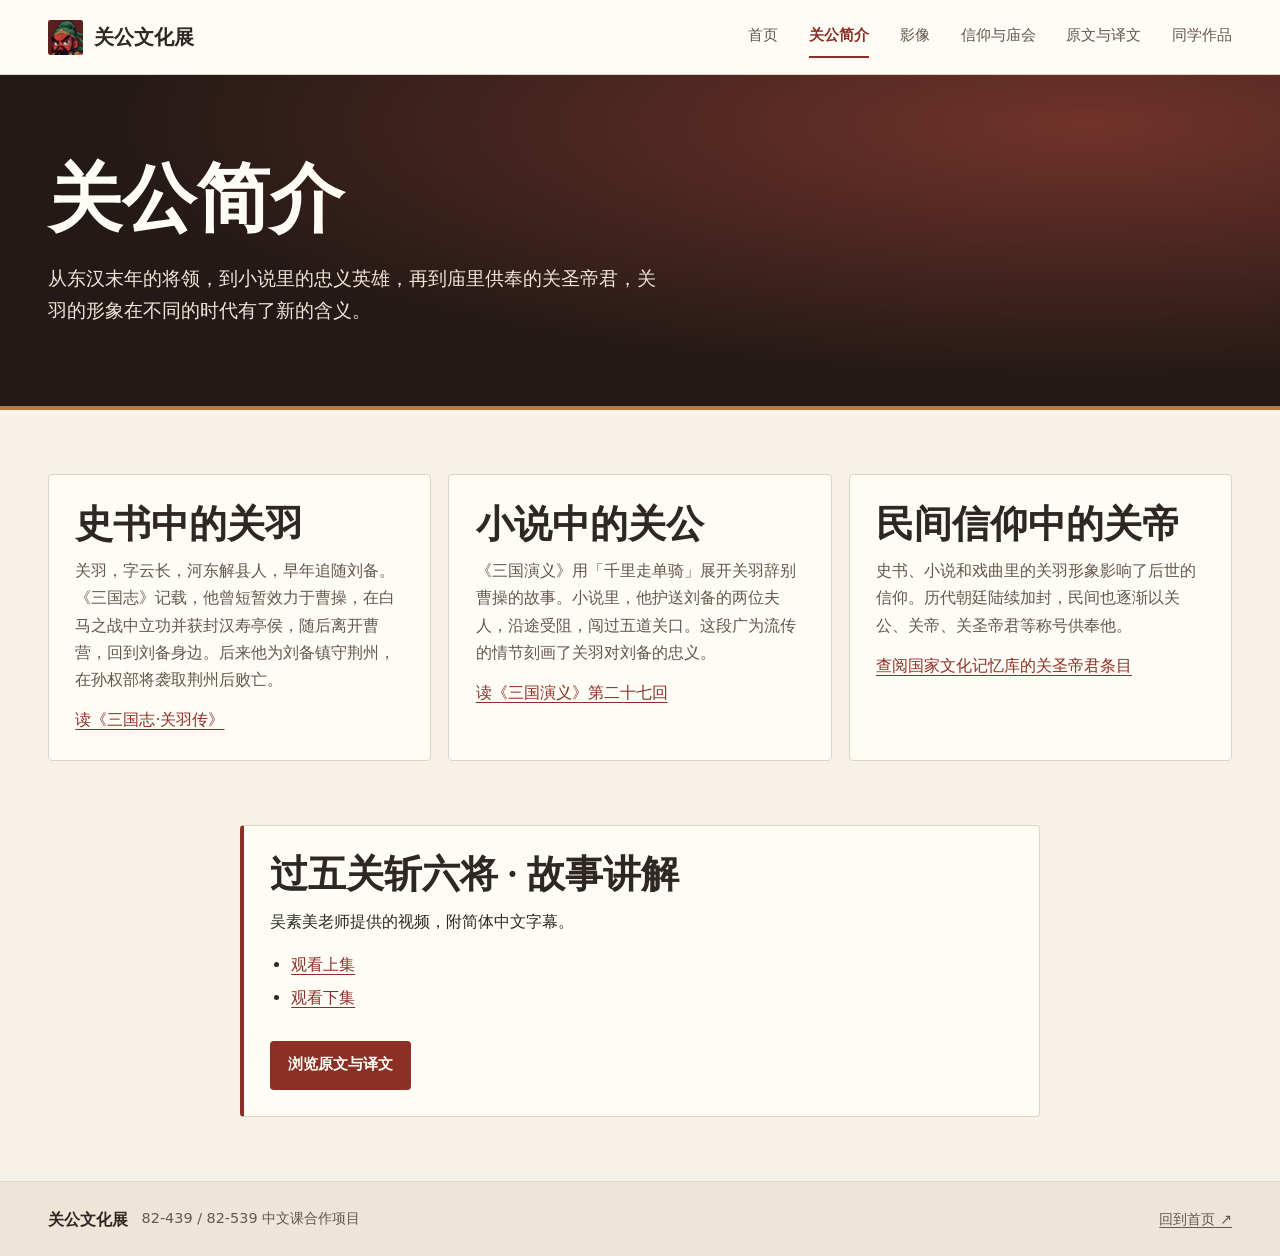
==== about.html @ 00f448f1 "Publish Guan Gong Culture website" ====
<!doctype html>
<html lang="zh-CN">
<head>
  <meta charset="utf-8">
  <meta name="viewport" content="width=device-width, initial-scale=1">
  <meta name="description" content="从《三国志》《三国演义》和民间信仰认识关公。">
  <title>关公简介 | 关公文化展</title>
  <link rel="icon" type="image/png" sizes="64x64" href="assets/images/favicon.png">
  <link rel="stylesheet" href="styles.css">
</head>
<body data-page="about">
  <a class="skip-link" href="#main">跳到正文</a>
  <header class="site-header" data-site-header></header>
  <main id="main">
    <section class="page-hero">
      <div class="wrap">
        <h1>关公简介</h1>
        <p class="lede">从东汉末年的将领，到小说里的忠义英雄，再到庙里供奉的关圣帝君，关羽的形象在不同的时代有了新的含义。</p>
      </div>
    </section>

    <section class="section" aria-label="关羽与关公">
      <div class="wrap">
        <div class="card-grid">
          <article class="card card--text">
            <h2>史书中的关羽</h2>
            <p>关羽，字云长，河东解县人，早年追随刘备。《三国志》记载，他曾短暂效力于曹操，在白马之战中立功并获封汉寿亭侯，随后离开曹营，回到刘备身边。后来他为刘备镇守荆州，在孙权部将袭取荆州后败亡。</p>
            <p><a href="https://ctext.org/text.pl?if=gb&amp;node=603534">读《三国志·关羽传》</a></p>
          </article>
          <article class="card card--text">
            <h2>小说中的关公</h2>
            <p>《三国演义》用「千里走单骑」展开关羽辞别曹操的故事。小说里，他护送刘备的两位夫人，沿途受阻，闯过五道关口。这段广为流传的情节刻画了关羽对刘备的忠义。</p>
            <p><a href="https://ctext.org/wiki.pl?chapter=934450&amp;if=gb&amp;remap=gb">读《三国演义》第二十七回</a></p>
          </article>
          <article class="card card--text">
            <h2>民间信仰中的关帝</h2>
            <p>史书、小说和戏曲里的关羽形象影响了后世的信仰。历代朝廷陆续加封，民间也逐渐以关公、关帝、关圣帝君等称号供奉他。</p>
            <p><a href="https://tcmb.culture.tw/zh-tw/detail?id=139858&amp;indexCode=Culture_Object">查阅国家文化记忆库的关圣帝君条目</a></p>
          </article>
        </div>
      </div>
    </section>

    <section class="section">
      <div class="wrap wrap--reading">
        <div class="feature-panel">
          <h2>过五关斩六将 · 故事讲解</h2>
          <p>吴素美老师提供的视频，附简体中文字幕。</p>
          <ul class="source-list">
            <li><a href="https://drive.google.com/file/d/1juIWs_OAqjXKgNpfrrU2b-pDmnBkv4GT/view">观看上集</a></li>
            <li><a href="https://drive.google.com/file/d/1fqy-rtXZaknFs2dK_XYDdIekwk-e7Ndi/view">观看下集</a></li>
          </ul>
          <div class="actions">
            <a class="button button--primary" href="texts.html">浏览原文与译文</a>
          </div>
        </div>
      </div>
    </section>
  </main>
  <footer class="site-footer" data-site-footer></footer>
  <script src="site.js" defer></script>
</body>
</html>
---- styles.css ----
:root {
  color-scheme: light;
  --ink: #2e2722;
  --muted: #64574d;
  --paper: #f6f1e9;
  --surface: #fffcf6;
  --line: #dfd3c5;
  --red: #8c3027;
  --dark-red: #5b211e;
  --dark: #231916;
  --gold: #e4bc7b;
  --serif: "Songti SC", "Noto Serif CJK SC", "Noto Serif SC", SimSun, serif;
  --sans: "PingFang SC", "Microsoft YaHei", "Noto Sans CJK SC", "Noto Sans SC", system-ui, sans-serif;
}

* { box-sizing: border-box; }

html { scroll-behavior: smooth; }

body {
  margin: 0;
  color: var(--ink);
  background: var(--paper);
  font-family: var(--sans);
  line-height: 1.7;
}

h1, h2, h3 {
  font-family: var(--serif);
  line-height: 1.22;
  text-wrap: balance;
}

h1, h2, h3, p { margin: 0; }
h2 { font-size: clamp(1.65rem, 4vw, 2.35rem); }
h3 { font-size: 1.35rem; }
p + p { margin-top: 0.8em; }
a { color: var(--red); text-underline-offset: 0.24em; }
a:hover { color: var(--dark-red); }
a:focus-visible, summary:focus-visible {
  outline: 3px solid #c57523;
  outline-offset: 4px;
}

img { display: block; max-width: 100%; }

.wrap {
  width: min(100% - 4rem, 74rem);
  margin-inline: auto;
}

.wrap--reading { max-width: 50rem; }

.skip-link {
  position: fixed;
  z-index: 4;
  top: 0.75rem;
  left: 0.75rem;
  padding: 0.6rem 1rem;
  transform: translateY(-170%);
  background: var(--surface);
}
.skip-link:focus { transform: translateY(0); }

.site-header {
  background: var(--surface);
  border-bottom: 1px solid var(--line);
}

.header-inner, .footer-inner {
  display: flex;
  align-items: center;
  justify-content: space-between;
  gap: 1rem 2rem;
}

.header-inner { min-height: 4.65rem; }

.brand {
  display: inline-flex;
  flex: none;
  align-items: center;
  gap: 0.72rem;
  color: var(--ink);
  font: 700 1.28rem/1 var(--serif);
  text-decoration: none;
}

.brand-mark {
  display: grid;
  width: 2.18rem;
  height: 2.18rem;
  place-items: center;
  background: var(--dark-red);
  border-radius: 0.15rem;
}

.brand-mark img { width: 100%; height: 100%; object-fit: cover; border-radius: inherit; }

.site-nav {
  display: flex;
  flex-wrap: wrap;
  gap: 0.1rem clamp(0.9rem, 2.4vw, 2rem);
  align-items: center;
}

.site-nav a {
  padding-block: 0.42rem;
  border-bottom: 2px solid transparent;
  color: var(--muted);
  white-space: nowrap;
  font-size: 0.94rem;
  text-decoration: none;
}

.site-nav a:hover, .site-nav a[aria-current] { color: var(--red); }
.site-nav a[aria-current] { border-color: var(--red); font-weight: 700; }

.home-hero {
  position: relative;
  isolation: isolate;
  display: grid;
  align-items: center;
  min-height: clamp(31rem, 46vw, 41rem);
  background: var(--dark);
  color: var(--surface);
}

.home-hero__image, .home-hero::after {
  position: absolute;
  inset: 0;
  width: 100%;
  height: 100%;
}

.home-hero__image {
  z-index: -2;
  object-fit: cover;
  object-position: center 54%;
}

.home-hero::after {
  z-index: -1;
  background: linear-gradient(90deg, rgb(28 17 14 / 94%) 0%, rgb(31 17 14 / 80%) 33%, rgb(31 17 14 / 24%) 71%, rgb(31 17 14 / 8%)),
    linear-gradient(0deg, rgb(22 13 11 / 65%), transparent 28%);
  content: "";
}

.home-hero__inner { padding-block: 4.5rem 5.4rem; }

.eyebrow {
  margin-bottom: 0.85rem;
  color: var(--red);
  font-size: 0.85rem;
  font-weight: 700;
  letter-spacing: 0.12em;
}

.home-hero .eyebrow, .page-hero .eyebrow { color: var(--gold); }

.home-hero h1 {
  font-size: clamp(3.2rem, 8vw, 6rem);
  letter-spacing: 0.035em;
}

.lede {
  max-width: 38rem;
  margin-top: 1.05rem;
  font-size: clamp(1.02rem, 2vw, 1.18rem);
  text-wrap: pretty;
}

.home-hero .lede { max-width: 29rem; color: #f2e8db; }

.actions {
  display: flex;
  flex-wrap: wrap;
  gap: 0.75rem;
  margin-top: 1.85rem;
}

.button {
  display: inline-flex;
  align-items: center;
  justify-content: center;
  gap: 0.65rem;
  padding: 0.68rem 1.06rem;
  border: 1px solid currentColor;
  border-radius: 0.2rem;
  font-size: 0.95rem;
  font-weight: 650;
  text-decoration: none;
}

.button--primary, .button--primary:hover {
  color: var(--surface);
  border-color: var(--red);
  background: var(--red);
}

.button--primary:hover { background: var(--dark-red); }
.home-hero .button--primary { background: var(--gold); border-color: var(--gold); color: #2a1c10; }
.home-hero .button--primary:hover { background: #f4d29b; }
.button--outline, .button--outline:hover { color: var(--surface); background: #24171366; }

.hero-credit {
  position: absolute;
  right: max(2rem, calc((100% - 74rem) / 2));
  bottom: 1rem;
  padding: 0.24rem 0.55rem;
  border-radius: 0.15rem;
  background: #211613b8;
  color: var(--surface);
  font-size: 0.76rem;
  text-decoration: none;
}

.hero-credit:hover { color: var(--gold); }

.page-hero {
  padding-block: clamp(2.7rem, 7vw, 5rem);
  border-bottom: 4px solid #b57840;
  color: var(--surface);
  background: radial-gradient(ellipse at 85% 15%, #71332a, transparent 65%), var(--dark);
}

.page-hero h1 { font-size: clamp(2.6rem, 7vw, 4.6rem); }
.page-hero .lede { color: #f1e5d7; }

.section { padding-block: clamp(2.4rem, 5vw, 4.4rem); }
.section + .section { padding-top: 0; }
.section-heading { margin-bottom: 1.35rem; }
.section-heading > p { margin-top: 0.55rem; color: var(--muted); }
.section h2 + p, .section h3 + p { margin-top: 0.62rem; }

.card-grid, .photo-grid {
  display: grid;
  grid-template-columns: repeat(auto-fit, minmax(min(100%, 17rem), 1fr));
  gap: 1.05rem;
}

.card, .feature-panel {
  padding: clamp(1.15rem, 3vw, 1.65rem);
  border: 1px solid var(--line);
  border-radius: 0.25rem;
  background: var(--surface);
}

.card p { color: var(--muted); }

.exhibit-link {
  position: relative;
  display: block;
  padding-right: 3rem;
  color: var(--ink);
  text-decoration: none;
}
.exhibit-link:hover { border-color: var(--red); }
.exhibit-link__arrow {
  position: absolute;
  right: 1.15rem;
  top: 1.27rem;
  color: var(--red);
  font-size: 1.3rem;
}

.feature-panel { border-inline-start: 4px solid var(--red); }
.feature-panel + *, .source-list, .status-note { margin-top: 1rem; }
.source-list { padding-inline-start: 1.3em; }
.source-list li + li { margin-top: 0.35em; }
.status-note { color: var(--muted); }

.photo-grid {
  grid-template-columns: repeat(auto-fit, minmax(min(100%, 19rem), 1fr));
}

.photo-card {
  margin: 0;
  overflow: hidden;
  border: 1px solid var(--line);
  border-radius: 0.25rem;
  background: var(--surface);
}

.photo-card img {
  width: 100%;
  aspect-ratio: 4 / 3;
  object-fit: cover;
}

.photo-card--wide img { height: auto; aspect-ratio: 16 / 9; }
.photo-card a:focus-visible { display: block; outline-offset: -4px; }
.photo-card a:hover img { opacity: 0.9; }
.photo-card figcaption { padding: 0.85rem 1rem 1rem; }
.photo-card figcaption p { color: var(--muted); font-size: 0.88rem; }
.photo-card figcaption h3 + p { margin-top: 0.25rem; }
.photo-card figcaption a { display: inline-block; margin-top: 0.55rem; font-size: 0.9rem; }

.chapter-list {
  display: grid;
  grid-template-columns: repeat(auto-fit, minmax(min(100%, 12rem), 1fr));
  gap: 0.65rem;
  padding: 0;
  list-style: none;
}

.chapter-list li {
  padding: 0.65rem 0.85rem;
  border: 1px solid var(--line);
  border-radius: 0.25rem;
  background: var(--surface);
}

.site-footer {
  padding-block: 1.45rem;
  border-top: 1px solid var(--line);
  background: #eee5d8;
}

.footer-inner p { display: flex; flex-wrap: wrap; gap: 0.3rem 0.85rem; }
.footer-inner span, .footer-inner a { font-size: 0.9rem; color: var(--muted); }
.footer-inner a { white-space: nowrap; }

@media (max-width: 760px) {
  .wrap { width: calc(100% - 2.25rem); }
  .header-inner { flex-direction: column; align-items: flex-start; gap: 0.5rem; padding-block: 0.85rem 0.58rem; }
  .site-nav { gap: 0.05rem 1rem; }
  .home-hero::after {
    background: linear-gradient(90deg, rgb(28 17 14 / 90%), rgb(31 17 14 / 45%)),
      linear-gradient(0deg, rgb(22 13 11 / 55%), transparent 35%);
  }
  .hero-credit { right: 1.125rem; }
}

@media (max-width: 480px) {
  .site-nav { display: grid; width: 100%; grid-template-columns: repeat(3, minmax(0, 1fr)); }
  .site-nav a { justify-self: start; }
}

@media (prefers-reduced-motion: reduce) {
  html { scroll-behavior: auto; }
}
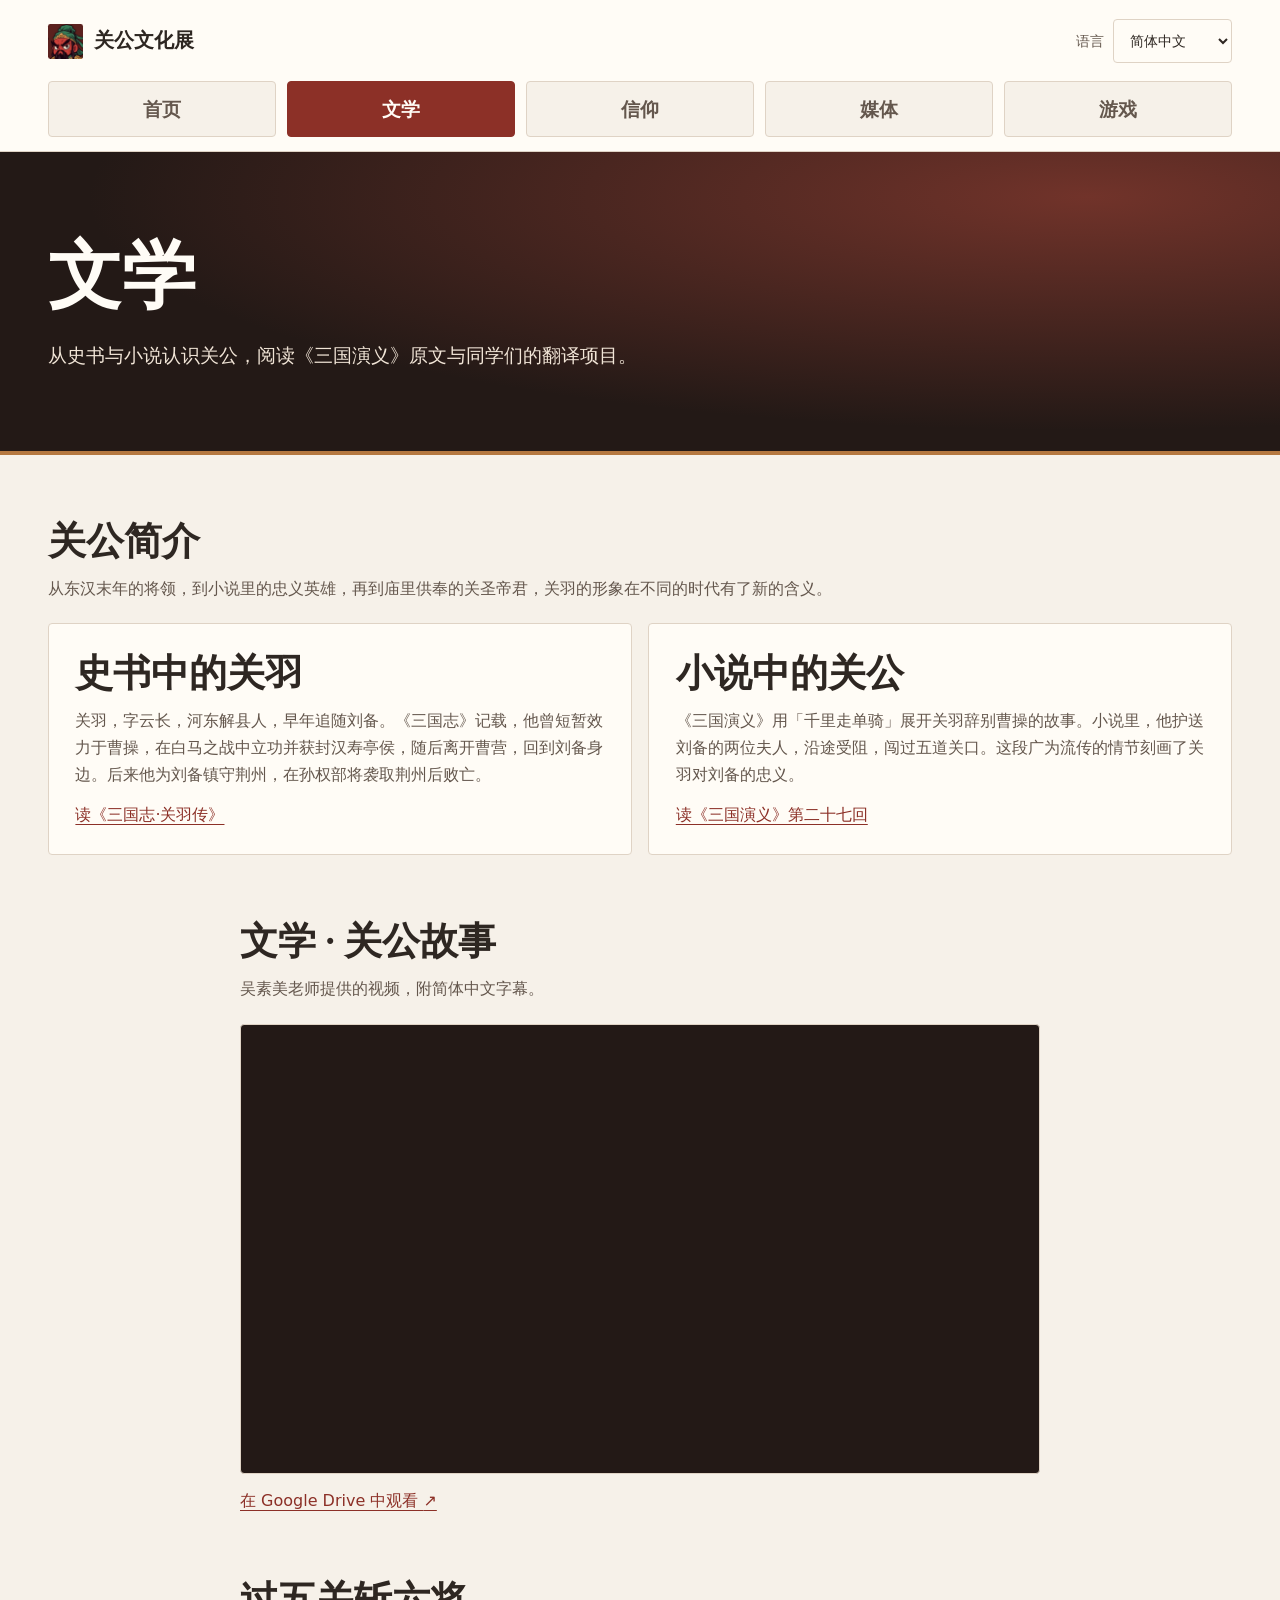
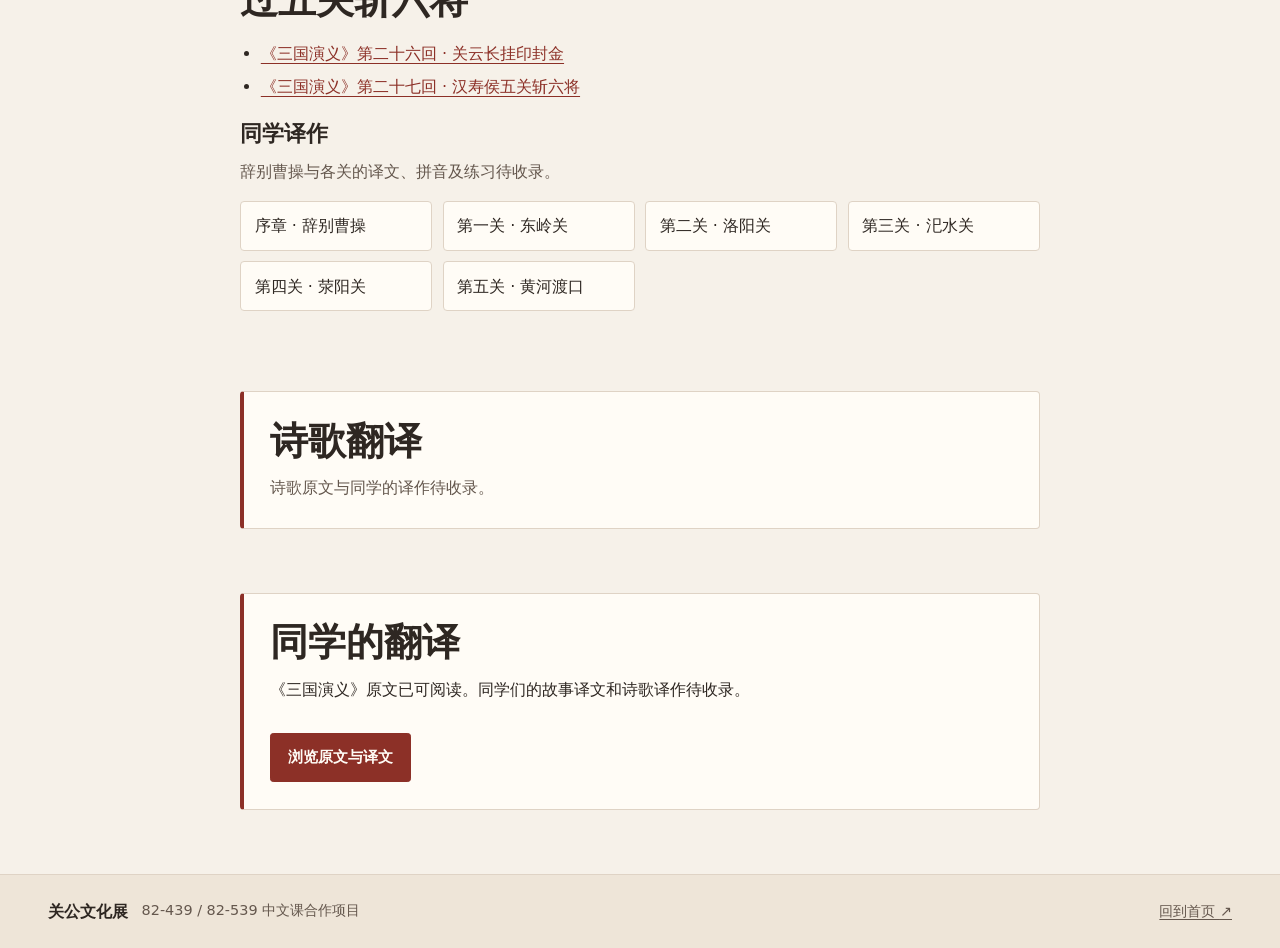
==== commit eeda43ab: "Organize exhibition into five sections and add language selection" ====
--- a/about.html
+++ b/about.html
@@ -1,63 +1,2 @@
 <!doctype html>
-<html lang="zh-CN">
-<head>
-  <meta charset="utf-8">
-  <meta name="viewport" content="width=device-width, initial-scale=1">
-  <meta name="description" content="从《三国志》《三国演义》和民间信仰认识关公。">
-  <title>关公简介 | 关公文化展</title>
-  <link rel="icon" type="image/png" sizes="64x64" href="assets/images/favicon.png">
-  <link rel="stylesheet" href="styles.css">
-</head>
-<body data-page="about">
-  <a class="skip-link" href="#main">跳到正文</a>
-  <header class="site-header" data-site-header></header>
-  <main id="main">
-    <section class="page-hero">
-      <div class="wrap">
-        <h1>关公简介</h1>
-        <p class="lede">从东汉末年的将领，到小说里的忠义英雄，再到庙里供奉的关圣帝君，关羽的形象在不同的时代有了新的含义。</p>
-      </div>
-    </section>
-
-    <section class="section" aria-label="关羽与关公">
-      <div class="wrap">
-        <div class="card-grid">
-          <article class="card card--text">
-            <h2>史书中的关羽</h2>
-            <p>关羽，字云长，河东解县人，早年追随刘备。《三国志》记载，他曾短暂效力于曹操，在白马之战中立功并获封汉寿亭侯，随后离开曹营，回到刘备身边。后来他为刘备镇守荆州，在孙权部将袭取荆州后败亡。</p>
-            <p><a href="https://ctext.org/text.pl?if=gb&amp;node=603534">读《三国志·关羽传》</a></p>
-          </article>
-          <article class="card card--text">
-            <h2>小说中的关公</h2>
-            <p>《三国演义》用「千里走单骑」展开关羽辞别曹操的故事。小说里，他护送刘备的两位夫人，沿途受阻，闯过五道关口。这段广为流传的情节刻画了关羽对刘备的忠义。</p>
-            <p><a href="https://ctext.org/wiki.pl?chapter=934450&amp;if=gb&amp;remap=gb">读《三国演义》第二十七回</a></p>
-          </article>
-          <article class="card card--text">
-            <h2>民间信仰中的关帝</h2>
-            <p>史书、小说和戏曲里的关羽形象影响了后世的信仰。历代朝廷陆续加封，民间也逐渐以关公、关帝、关圣帝君等称号供奉他。</p>
-            <p><a href="https://tcmb.culture.tw/zh-tw/detail?id=139858&amp;indexCode=Culture_Object">查阅国家文化记忆库的关圣帝君条目</a></p>
-          </article>
-        </div>
-      </div>
-    </section>
-
-    <section class="section">
-      <div class="wrap wrap--reading">
-        <div class="feature-panel">
-          <h2>过五关斩六将 · 故事讲解</h2>
-          <p>吴素美老师提供的视频，附简体中文字幕。</p>
-          <ul class="source-list">
-            <li><a href="https://drive.google.com/file/d/1juIWs_OAqjXKgNpfrrU2b-pDmnBkv4GT/view">观看上集</a></li>
-            <li><a href="https://drive.google.com/file/d/1fqy-rtXZaknFs2dK_XYDdIekwk-e7Ndi/view">观看下集</a></li>
-          </ul>
-          <div class="actions">
-            <a class="button button--primary" href="texts.html">浏览原文与译文</a>
-          </div>
-        </div>
-      </div>
-    </section>
-  </main>
-  <footer class="site-footer" data-site-footer></footer>
-  <script src="site.js" defer></script>
-</body>
-</html>
+<html lang="zh-CN"><head><meta charset="utf-8"><meta name="viewport" content="width=device-width, initial-scale=1"><meta http-equiv="refresh" content="0; url=literature.html#introduction"><title>关公文化展</title></head><body><p><a href="literature.html#introduction">继续浏览 · Continue · 繼續瀏覽</a></p><script>const target = new URL('literature.html#introduction', location.href); target.search = location.search; if (location.hash) target.hash = location.hash; location.replace(target.href);</script></body></html>
